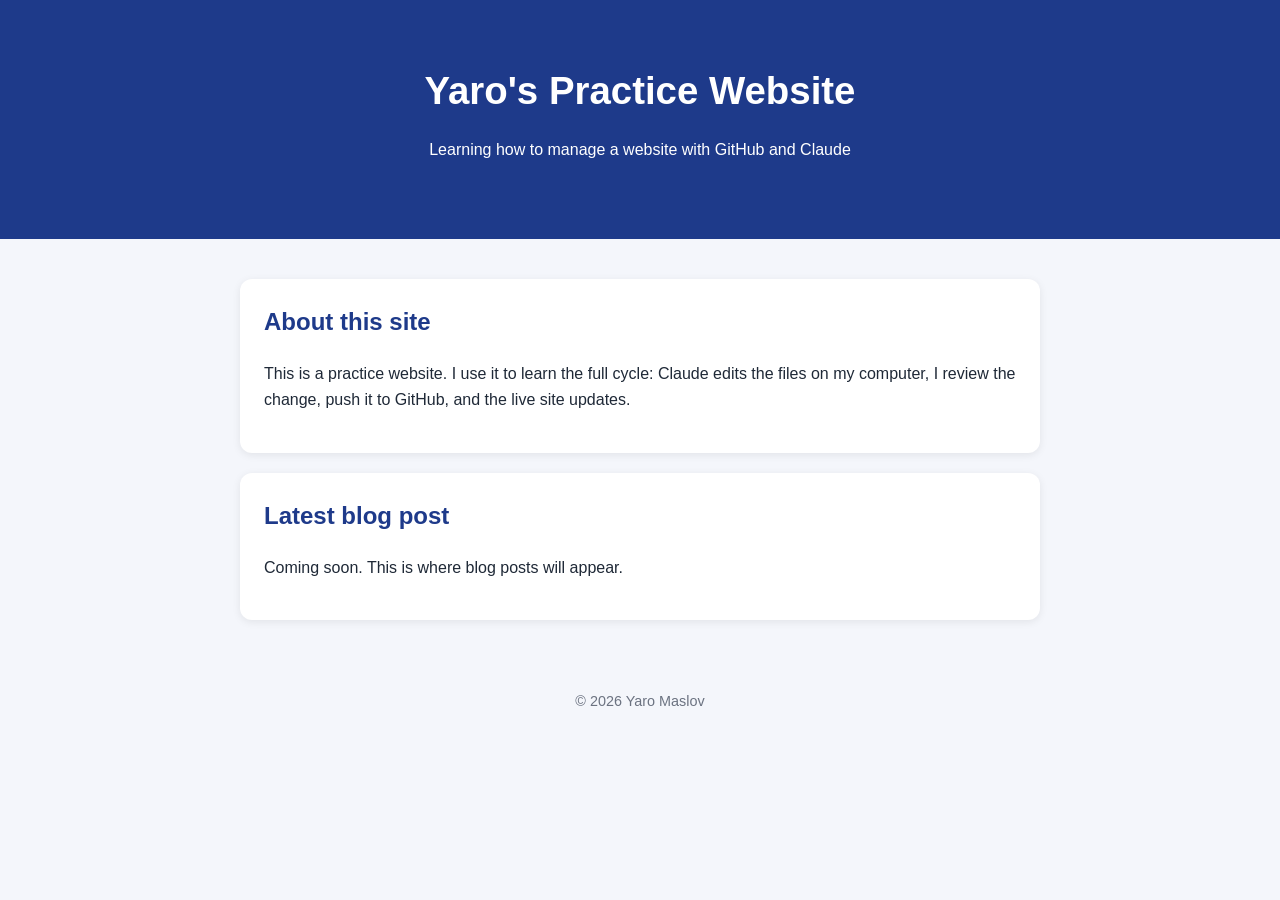
==== index.html @ ada191e2 "Create index.html Add homepage" ====
<!DOCTYPE html>
<html lang="en">
<head>
  <meta charset="UTF-8">
  <meta name="viewport" content="width=device-width, initial-scale=1.0">
  <title>Yaro's Practice Website</title>
  <style>
    body {
      margin: 0;
      font-family: Arial, Helvetica, sans-serif;
      background: #f4f6fb;
      color: #1f2937;
      line-height: 1.6;
    }
    header {
      background: #1e3a8a;
      color: white;
      text-align: center;
      padding: 60px 20px;
    }
    header h1 {
      margin: 0 0 10px;
      font-size: 2.4rem;
    }
    main {
      max-width: 800px;
      margin: 40px auto;
      padding: 0 20px;
    }
    .card {
      background: white;
      border-radius: 12px;
      padding: 24px;
      margin-bottom: 20px;
      box-shadow: 0 2px 8px rgba(0, 0, 0, 0.08);
    }
    .card h2 {
      margin-top: 0;
      color: #1e3a8a;
    }
    footer {
      text-align: center;
      padding: 30px;
      color: #6b7280;
      font-size: 0.9rem;
    }
  </style>
</head>
<body>

  <header>
    <h1>Yaro's Practice Website</h1>
    <p>Learning how to manage a website with GitHub and Claude</p>
  </header>

  <main>
    <div class="card">
      <h2>About this site</h2>
      <p>This is a practice website. I use it to learn the full cycle: Claude edits the files on my computer, I review the change, push it to GitHub, and the live site updates.</p>
    </div>

    <div class="card">
      <h2>Latest blog post</h2>
      <p>Coming soon. This is where blog posts will appear.</p>
    </div>
  </main>

  <footer>
    &copy; 2026 Yaro Maslov
  </footer>

</body>
</html>
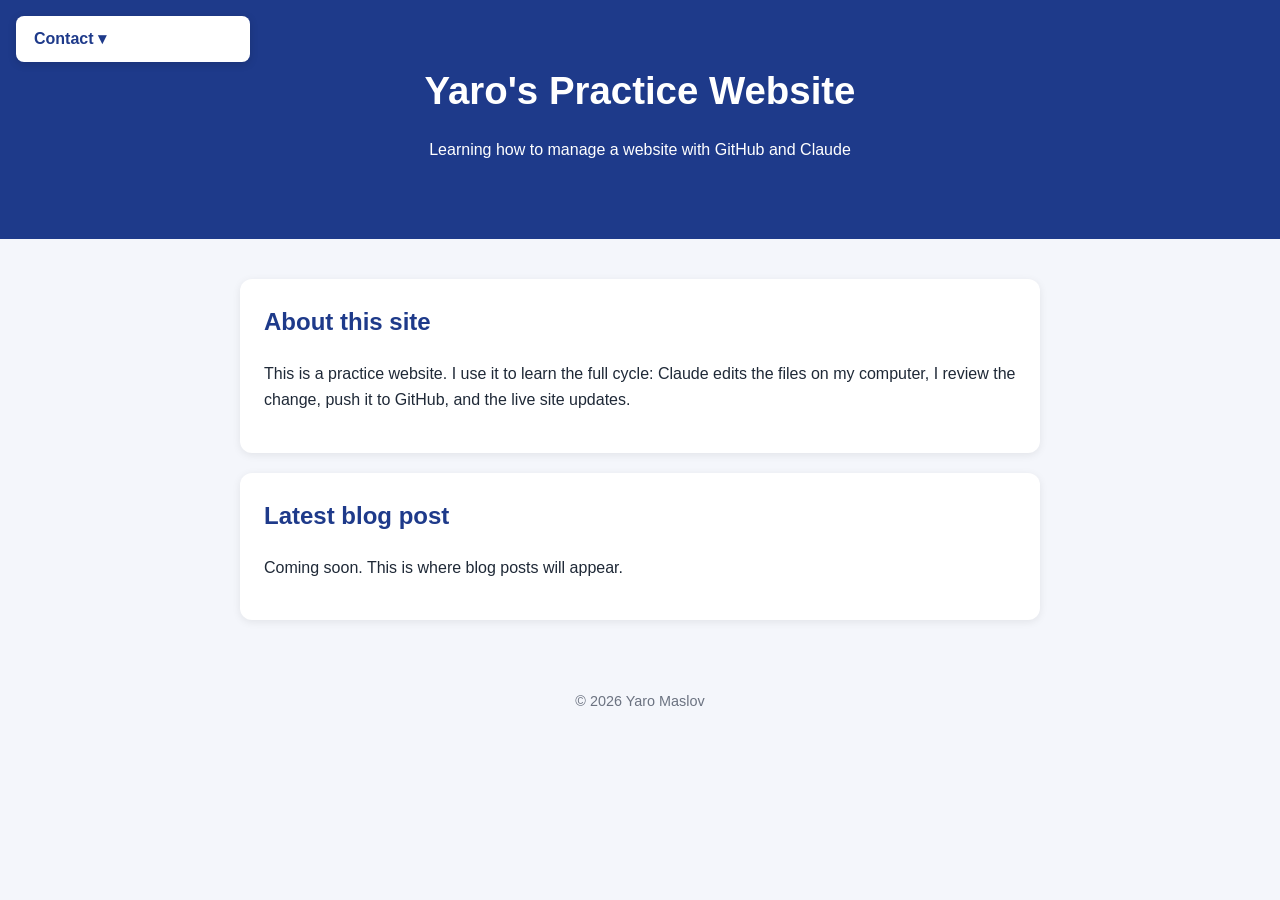
==== commit d86ee608: "Update index.html Add contact menu" ====
--- a/index.html
+++ b/index.html
@@ -44,9 +44,58 @@
       color: #6b7280;
       font-size: 0.9rem;
     }
+    /* Contact menu (top-left corner) */
+    .contact-menu {
+      position: fixed;
+      top: 16px;
+      left: 16px;
+      z-index: 10;
+    }
+    .contact-button {
+      background: white;
+      color: #1e3a8a;
+      font-weight: bold;
+      padding: 10px 18px;
+      border-radius: 8px;
+      cursor: pointer;
+      box-shadow: 0 2px 8px rgba(0, 0, 0, 0.15);
+    }
+    .contact-details {
+      max-height: 0;
+      overflow: hidden;
+      opacity: 0;
+      margin-top: 8px;
+      background: white;
+      border-radius: 8px;
+      box-shadow: 0 2px 8px rgba(0, 0, 0, 0.15);
+      transition: max-height 0.3s ease, opacity 0.3s ease;
+    }
+    .contact-details p {
+      margin: 0;
+      padding: 10px 18px;
+      white-space: nowrap;
+    }
+    .contact-details a {
+      color: #1e3a8a;
+      text-decoration: none;
+    }
+    .contact-menu:hover .contact-details,
+    .contact-menu:focus-within .contact-details {
+      max-height: 200px;
+      opacity: 1;
+    }
   </style>
 </head>
 <body>
+
+  <!-- Contact menu: expands when you hover over it -->
+  <div class="contact-menu" tabindex="0">
+    <div class="contact-button">Contact &#9662;</div>
+    <div class="contact-details">
+      <p>&#9993; <a href="mailto:hello.yaro@example.com">hello.yaro@example.com</a></p>
+      <p>&#9742; <a href="tel:+15550123456">+1 (555) 012-3456</a></p>
+    </div>
+  </div>
 
   <header>
     <h1>Yaro's Practice Website</h1>
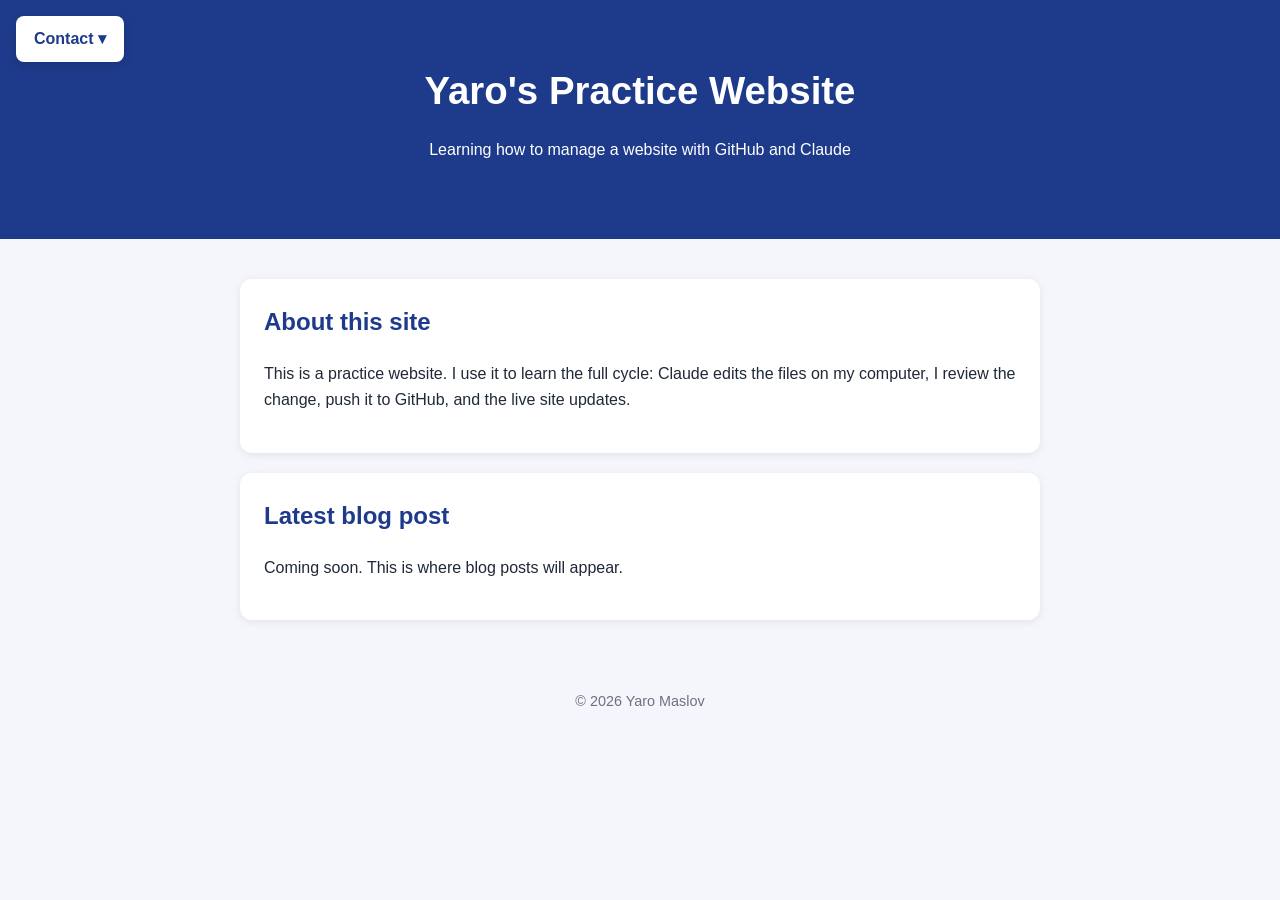
==== commit 19cf85ab: "Make contact button compact" ====
--- a/index.html
+++ b/index.html
@@ -52,6 +52,7 @@
       z-index: 10;
     }
     .contact-button {
+      display: inline-block;
       background: white;
       color: #1e3a8a;
       font-weight: bold;
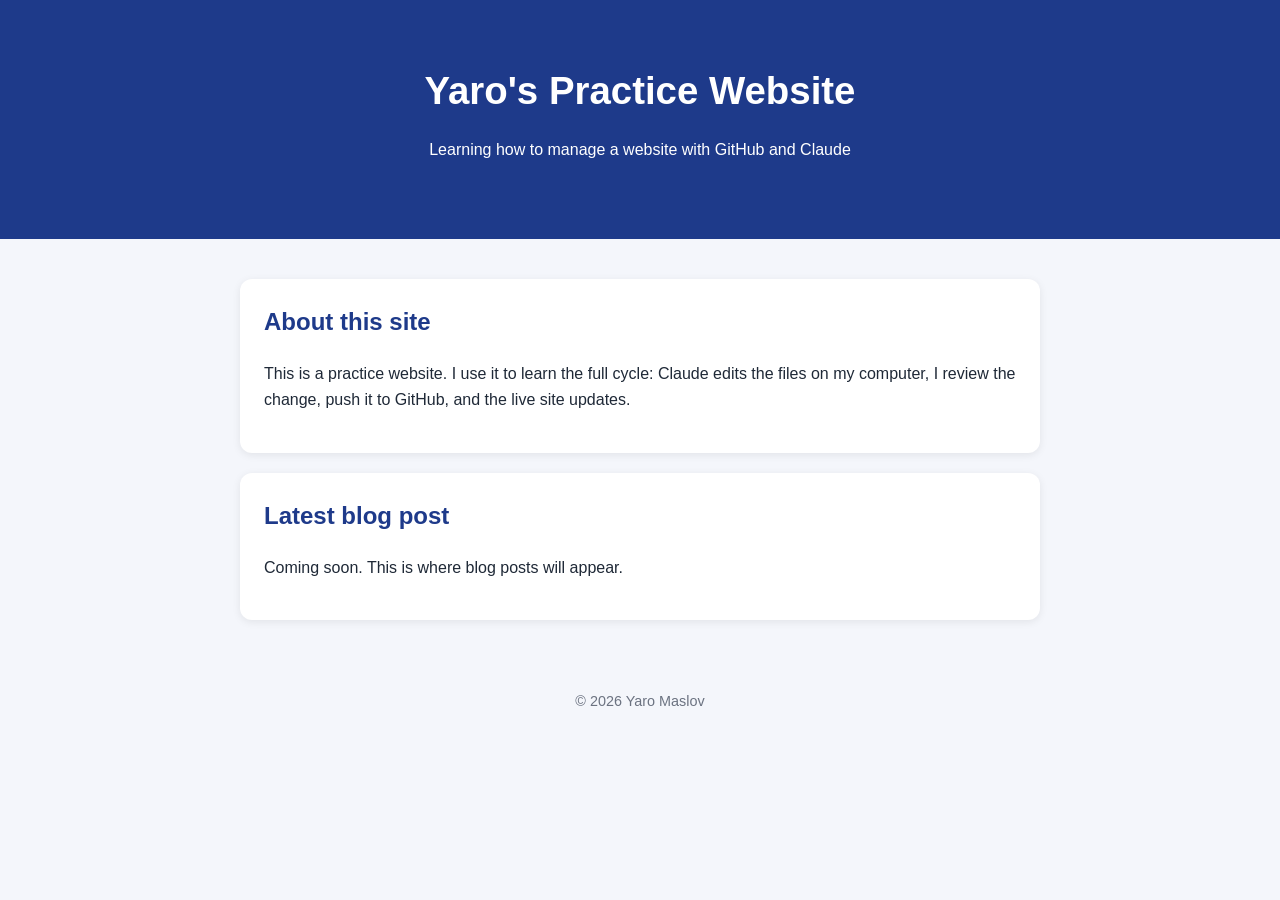
==== commit 018bd900: "Update index.html" ====
--- a/index.html
+++ b/index.html
@@ -44,59 +44,9 @@
       color: #6b7280;
       font-size: 0.9rem;
     }
-    /* Contact menu (top-left corner) */
-    .contact-menu {
-      position: fixed;
-      top: 16px;
-      left: 16px;
-      z-index: 10;
-    }
-    .contact-button {
-      display: inline-block;
-      background: white;
-      color: #1e3a8a;
-      font-weight: bold;
-      padding: 10px 18px;
-      border-radius: 8px;
-      cursor: pointer;
-      box-shadow: 0 2px 8px rgba(0, 0, 0, 0.15);
-    }
-    .contact-details {
-      max-height: 0;
-      overflow: hidden;
-      opacity: 0;
-      margin-top: 8px;
-      background: white;
-      border-radius: 8px;
-      box-shadow: 0 2px 8px rgba(0, 0, 0, 0.15);
-      transition: max-height 0.3s ease, opacity 0.3s ease;
-    }
-    .contact-details p {
-      margin: 0;
-      padding: 10px 18px;
-      white-space: nowrap;
-    }
-    .contact-details a {
-      color: #1e3a8a;
-      text-decoration: none;
-    }
-    .contact-menu:hover .contact-details,
-    .contact-menu:focus-within .contact-details {
-      max-height: 200px;
-      opacity: 1;
-    }
   </style>
 </head>
 <body>
-
-  <!-- Contact menu: expands when you hover over it -->
-  <div class="contact-menu" tabindex="0">
-    <div class="contact-button">Contact &#9662;</div>
-    <div class="contact-details">
-      <p>&#9993; <a href="mailto:hello.yaro@example.com">hello.yaro@example.com</a></p>
-      <p>&#9742; <a href="tel:+15550123456">+1 (555) 012-3456</a></p>
-    </div>
-  </div>
 
   <header>
     <h1>Yaro's Practice Website</h1>
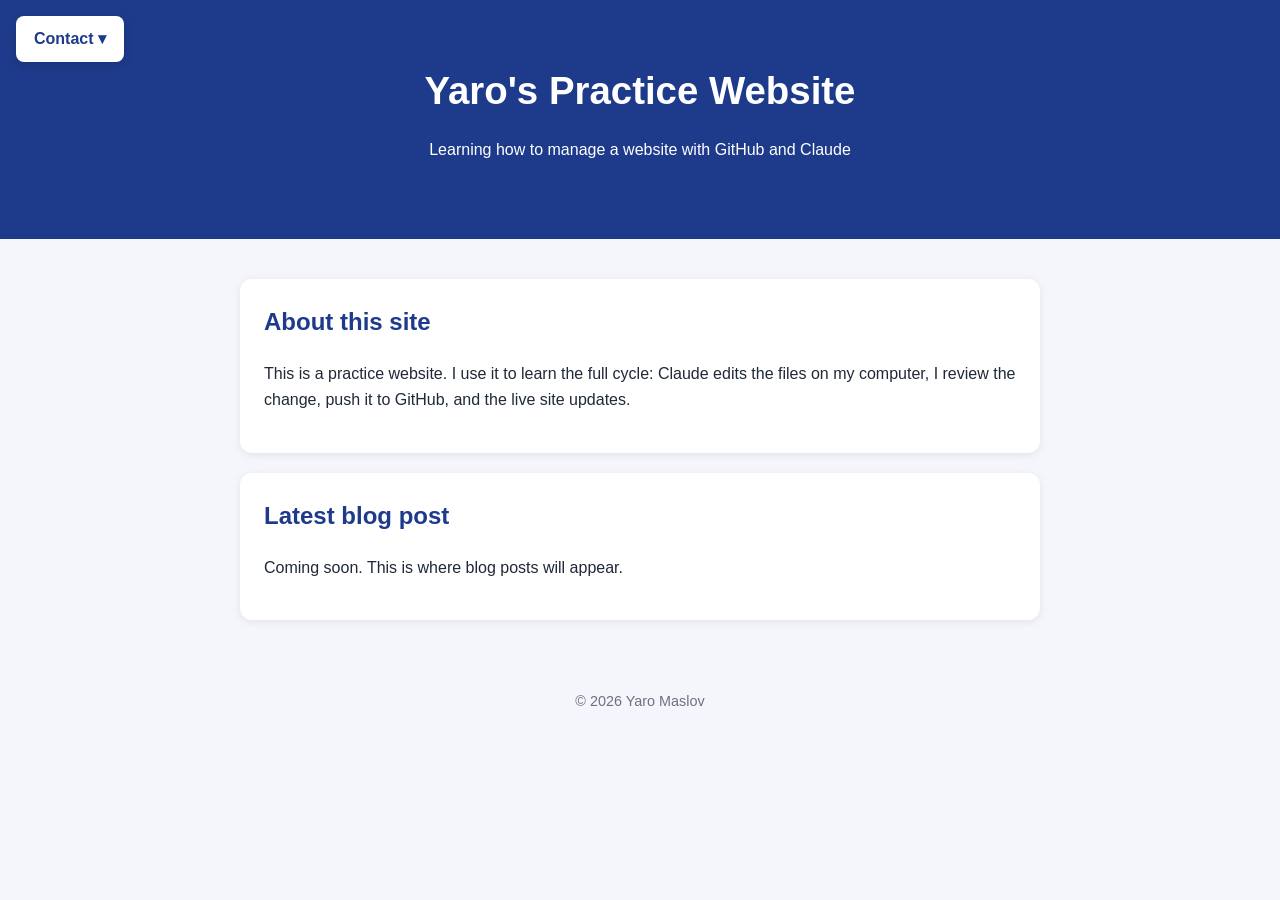
==== commit ffe3d12c: "Revert "Update index.html" This reverts commit 018bd900a003b2287aaec061b66ea249be44e199." ====
--- a/index.html
+++ b/index.html
@@ -44,9 +44,59 @@
       color: #6b7280;
       font-size: 0.9rem;
     }
+    /* Contact menu (top-left corner) */
+    .contact-menu {
+      position: fixed;
+      top: 16px;
+      left: 16px;
+      z-index: 10;
+    }
+    .contact-button {
+      display: inline-block;
+      background: white;
+      color: #1e3a8a;
+      font-weight: bold;
+      padding: 10px 18px;
+      border-radius: 8px;
+      cursor: pointer;
+      box-shadow: 0 2px 8px rgba(0, 0, 0, 0.15);
+    }
+    .contact-details {
+      max-height: 0;
+      overflow: hidden;
+      opacity: 0;
+      margin-top: 8px;
+      background: white;
+      border-radius: 8px;
+      box-shadow: 0 2px 8px rgba(0, 0, 0, 0.15);
+      transition: max-height 0.3s ease, opacity 0.3s ease;
+    }
+    .contact-details p {
+      margin: 0;
+      padding: 10px 18px;
+      white-space: nowrap;
+    }
+    .contact-details a {
+      color: #1e3a8a;
+      text-decoration: none;
+    }
+    .contact-menu:hover .contact-details,
+    .contact-menu:focus-within .contact-details {
+      max-height: 200px;
+      opacity: 1;
+    }
   </style>
 </head>
 <body>
+
+  <!-- Contact menu: expands when you hover over it -->
+  <div class="contact-menu" tabindex="0">
+    <div class="contact-button">Contact &#9662;</div>
+    <div class="contact-details">
+      <p>&#9993; <a href="mailto:hello.yaro@example.com">hello.yaro@example.com</a></p>
+      <p>&#9742; <a href="tel:+15550123456">+1 (555) 012-3456</a></p>
+    </div>
+  </div>
 
   <header>
     <h1>Yaro's Practice Website</h1>
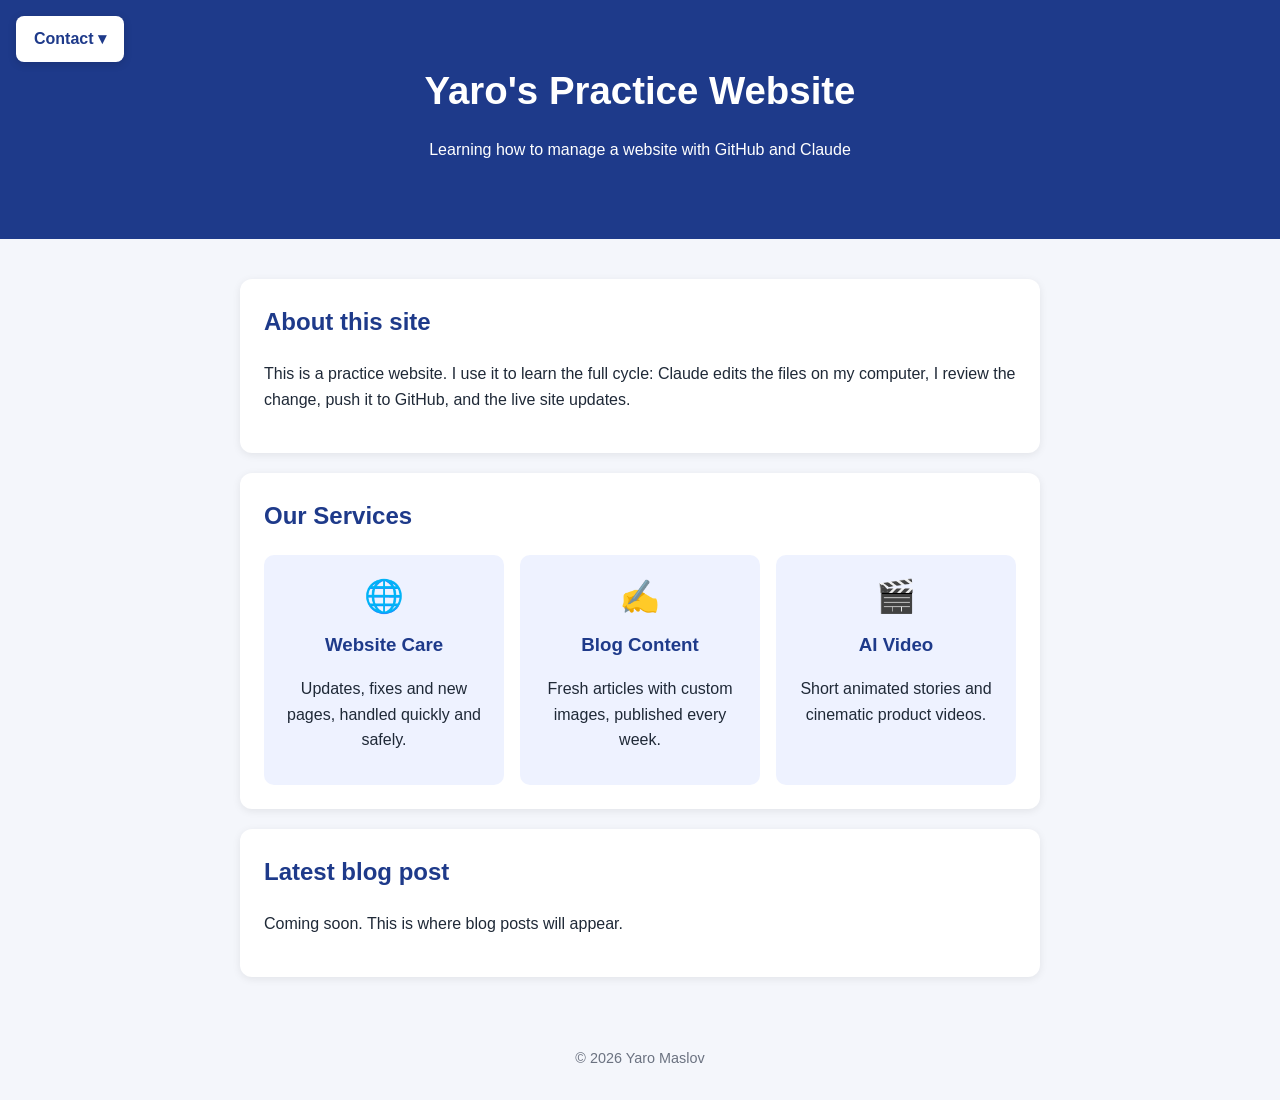
==== commit b71fbcde: "Add Our Services section" ====
--- a/index.html
+++ b/index.html
@@ -85,6 +85,25 @@
       max-height: 200px;
       opacity: 1;
     }
+    /* Our Services section */
+    .services {
+      display: grid;
+      grid-template-columns: repeat(auto-fit, minmax(200px, 1fr));
+      gap: 16px;
+    }
+    .service {
+      background: #eef2ff;
+      border-radius: 10px;
+      padding: 16px;
+      text-align: center;
+    }
+    .service .icon {
+      font-size: 2rem;
+    }
+    .service h3 {
+      margin: 8px 0;
+      color: #1e3a8a;
+    }
   </style>
 </head>
 <body>
@@ -110,6 +129,27 @@
     </div>
 
     <div class="card">
+      <h2>Our Services</h2>
+      <div class="services">
+        <div class="service">
+          <div class="icon">&#127760;</div>
+          <h3>Website Care</h3>
+          <p>Updates, fixes and new pages, handled quickly and safely.</p>
+        </div>
+        <div class="service">
+          <div class="icon">&#9997;</div>
+          <h3>Blog Content</h3>
+          <p>Fresh articles with custom images, published every week.</p>
+        </div>
+        <div class="service">
+          <div class="icon">&#127916;</div>
+          <h3>AI Video</h3>
+          <p>Short animated stories and cinematic product videos.</p>
+        </div>
+      </div>
+    </div>
+
+    <div class="card">
       <h2>Latest blog post</h2>
       <p>Coming soon. This is where blog posts will appear.</p>
     </div>
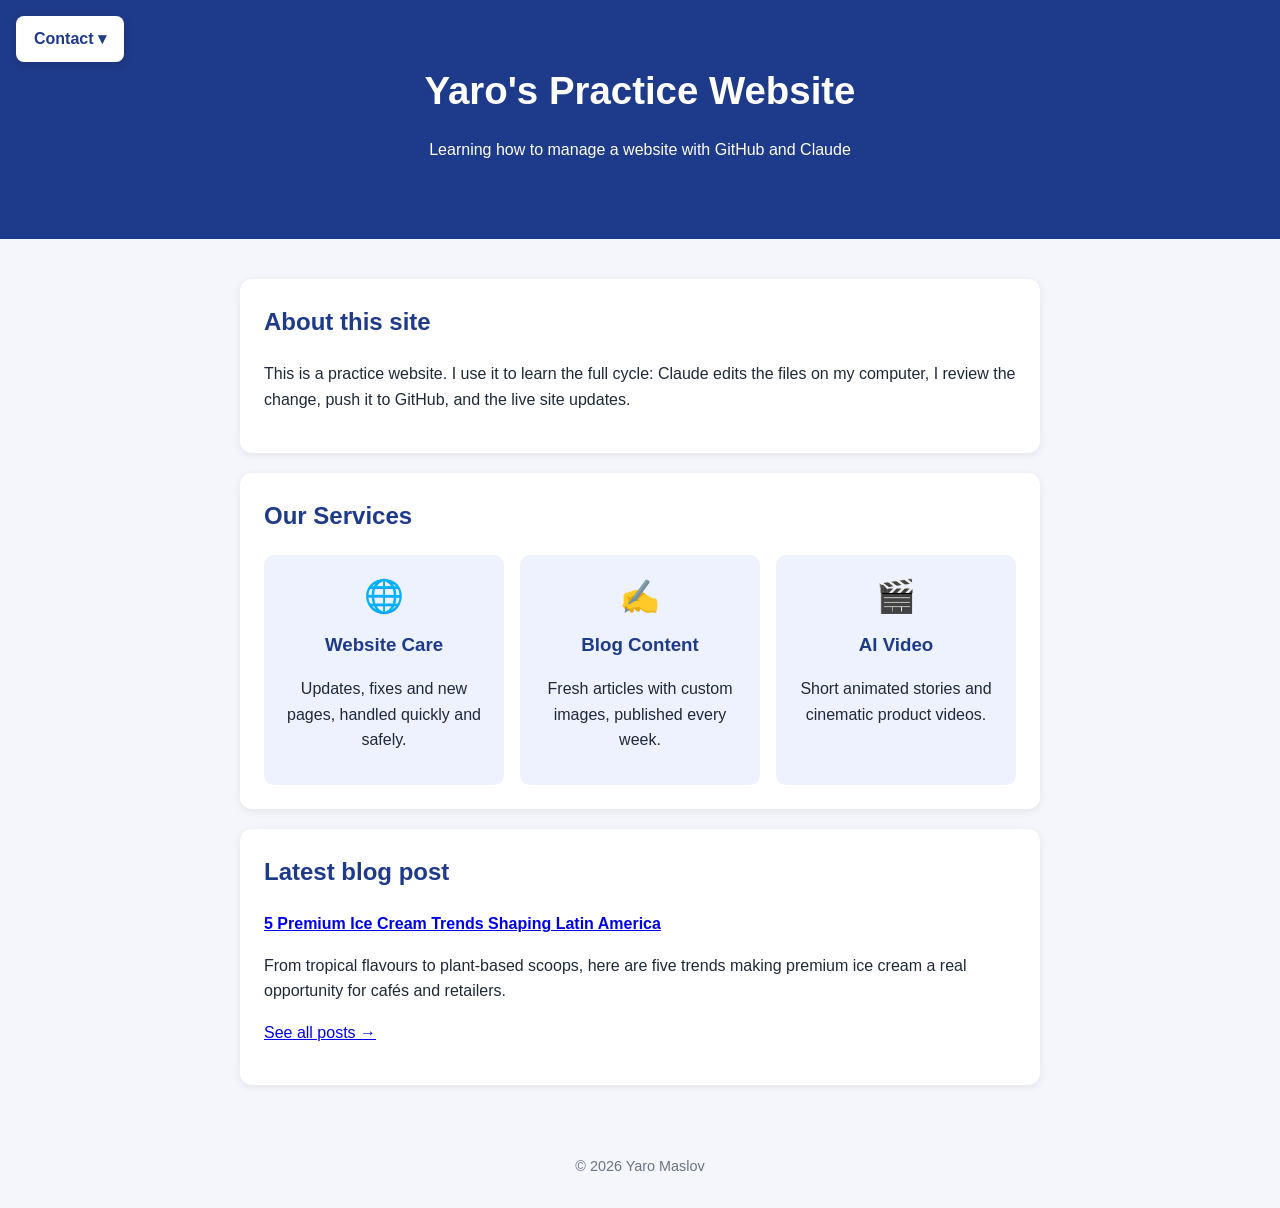
==== commit f428e787: "Add blog post: ice cream trends" ====
--- a/index.html
+++ b/index.html
@@ -151,7 +151,10 @@
 
     <div class="card">
       <h2>Latest blog post</h2>
-      <p>Coming soon. This is where blog posts will appear.</p>
+      <!-- LATEST POST (update when a new post is published) -->
+      <p><a href="blog/ice-cream-trends-latin-america.html"><strong>5 Premium Ice Cream Trends Shaping Latin America</strong></a></p>
+      <p>From tropical flavours to plant-based scoops, here are five trends making premium ice cream a real opportunity for cafés and retailers.</p>
+      <p><a href="blog/index.html">See all posts &rarr;</a></p>
     </div>
   </main>
 
